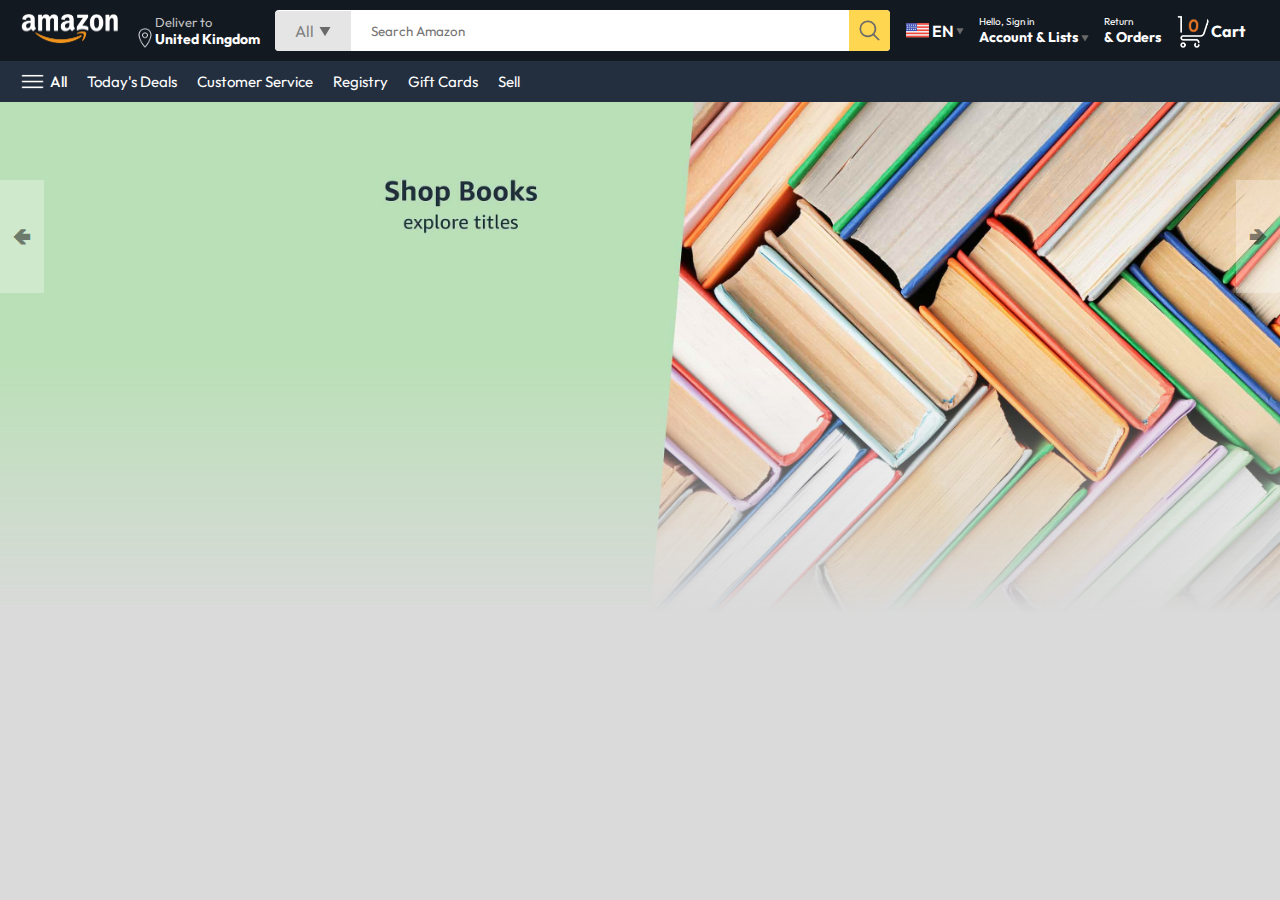
==== index.html @ cedd26bc "navigation-img-slider" ====
<!DOCTYPE html>
<html lang="en">
<head>
    <meta charset="UTF-8">
    <meta name="viewport" content="width=device-width, initial-scale=1.0">
    <title>Amazon Clone</title>
    <link rel="stylesheet" href="style.css">
</head>
<body>
    <nav>
        <a href="/">        <img src="./assets/amazon_logo.png" width="100" alt="">
        </a>
    <div class="nav-country">
        <img src="./assets/location_icon.png" height="20" alt="">
        <div>
            <p>Deliver to</p>
            <h1>United Kingdom</h1>
        </div>
    </div>

    <div class="nav-search">
        <div class="nav-search-category">
            <p>All</p>
            <img src="./assets/dropdown_icon.png" height="12" alt="">
        </div>

        <input type="text" class="nav-search-input" placeholder="Search Amazon">
        <img src="./assets/search_icon.png" alt="" class="nav-search-icon">
    </div>

    <div class="nav-language">
        <img src="./assets/us_flag.png" width="25px" alt="">
        <p>EN</p>
        <img src="./assets/dropdown_icon.png" width="8px" alt="">
    </div>

    <div class="nav-text">
        <p>Hello, Sign in</p>
        <h1>Account & Lists <img src="./assets/dropdown_icon.png" width="8px" alt=""></h1>
    </div>

    <div class="nav-text">
        <p>Return</p>
        <h1>& Orders</h1>
    </div>

    <a href="" class="nav-cart">
        <img src="./assets/cart_icon.png" width="35px" alt="">
        <h4>Cart</h4>
    </a>

</nav>


<div class="nav-bottom">
    <div>
        <img src="./assets/menu_icon.png" width="25px" alt="">
        <p>All</p>
    </div>
    <p>Today's Deals</p>
    <p>Customer Service</p>
    <p>Registry</p>
    <p>Gift Cards</p>
    <p>Sell</p>


</div>


<div class="header-slider">
    <a href="#" class="control-prev">&#129144</a>
    <a href="#" class="control-next">&#129146</a>

    <ul>
        <img src="./assets/header1.jpg" alt="" class="header-img">
        <img src="./assets/header2.jpg" alt="" class="header-img">
        <img src="./assets/header3.jpg" alt="" class="header-img">       
        <img src="./assets/header4.jpg" alt="" class="header-img">
        <img src="./assets/header5.jpg" alt="" class="header-img">
        <img src="./assets/header6.jpg" alt="" class="header-img">





    </ul>
</div>

    
<script src="script.js"></script>
</body>
</html>
---- style.css ----
@import url('https://fonts.googleapis.com/css2?family=Outfit:wght@100..900&display=swap');

*{
    padding: 0;
    margin: 0;
    box-sizing: border-box;
    font-family: Outfit;
}

body{
    background-color: #dadada;
}
a{
    text-decoration: none;
    color:inherit;
}
nav{
    display: flex;
    align-items: center;
    justify-content: space-between;
    background: #131921;
    padding: 10px 20px;
    color: #fff;
}

.nav-country{

    display: flex;
    align-items:end;
    margin-left: 15px;
    font-size: 13px;
    color: #c4c4c4;
}

.nav-country h1{
    color: #fff;
    font-size: 14px;
}

.nav-search{
    flex: 1;
    display: flex;
    align-items: center;
    background: #fff;
    color:grey;
    max-width: 1000px;
    border-radius: 4px;
    margin-left: 15px;
}

.nav-search-category{
    display: flex;
    align-items: center;
    padding: 10px 20px;
    gap:5px;
    background: #e5e5e5;
    border-radius: 4px 0 0 4px;
}

.nav-search-input{
    border: none;
    outline:none;
    padding-left: 20px;
    width:100%;
}

.nav-search-icon{
    max-width: 41px;
    padding: 8px;
    background: #ffd64f;
    border-radius: 0 4px 4px 0;
}

.nav-language{
    display: flex;
    align-items: center;
    gap:2px;
    font-weight: 600;
    margin-left: 15px;
}

.nav-text{
    margin-left: 15px;

}
.nav-text p{
    font-size: 10px;
}

.nav-text h1{
    font-size: 14px;
}

.nav-cart{
    display:flex;
    align-items: center;
    margin: 0px 15px;
}

.nav-bottom{
    display: flex;
    align-items: center;
    gap:20px;
    padding : 8px 20px;
    background: #232f3e;
    color:#fff;
    font-size: 15px;
}

.nav-bottom div{
    display: flex;
    align-items: center;
    gap: 5px;
    font-weight: 500;
}

.header-slider ul
{
  display: flex;
  overflow-y: hidden;

}

.header-img{
    max-width: 100%;
    mask-image: linear-gradient(to bottom, #000000 50%, transparent 100%);
}

.header-slider a{
    position: absolute;
    top: 20%;
    z-index: 1;
    padding: 5vh 1vw;
    background: #ffffff4f;
    color:#0000007b;
    text-decoration: none;
    font-weight: 600;
    font-size: 18px;
    cursor: pointer;
}

.control-next{
    right: 0;
}
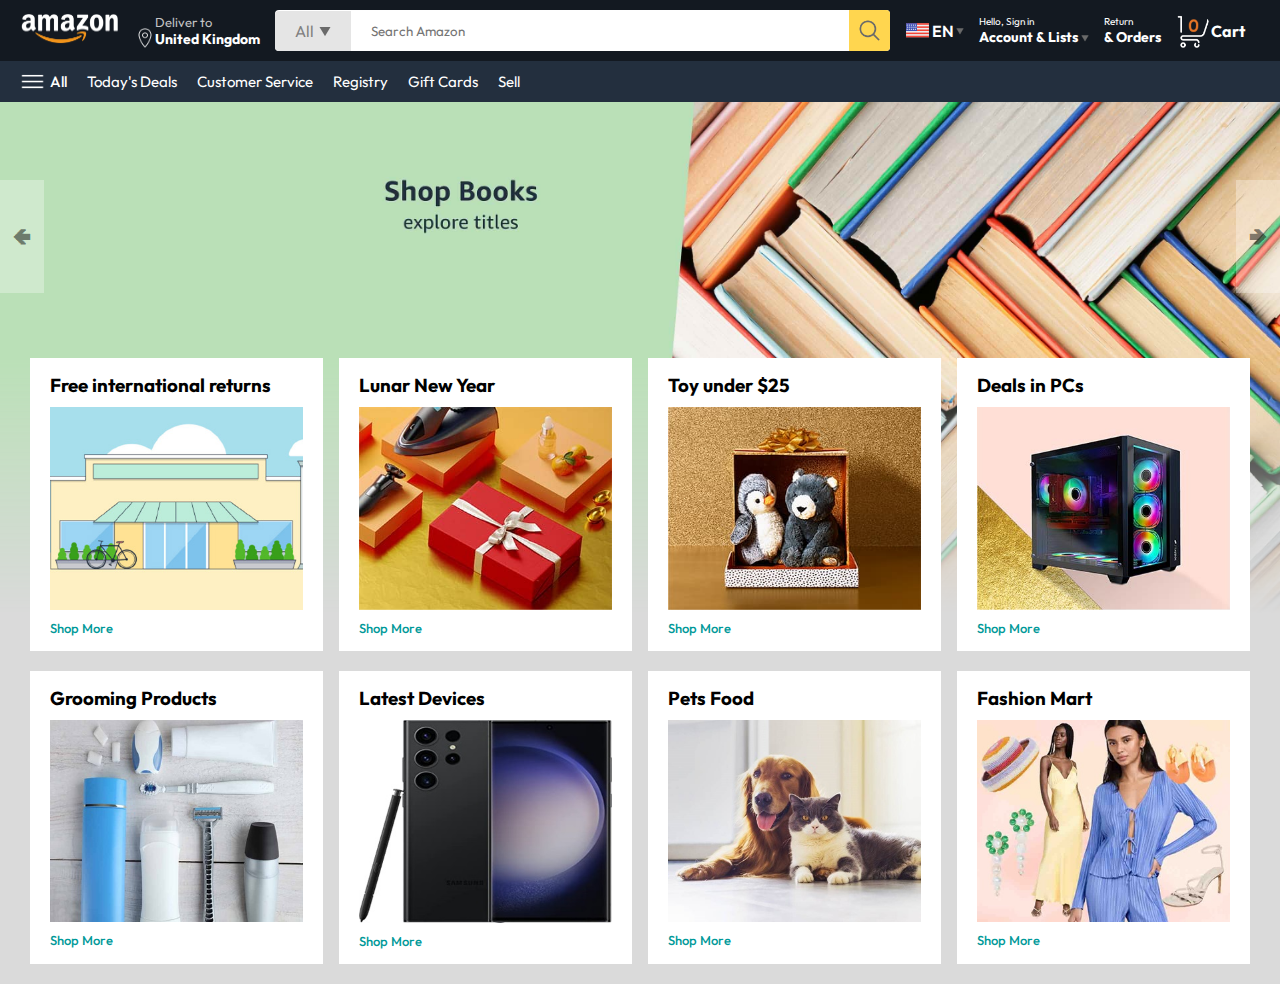
==== commit dcc79a6d: "cards-view" ====
--- a/index.html
+++ b/index.html
@@ -86,6 +86,52 @@
     </ul>
 </div>
 
+<div class="box-row header-box">
+    <div class="box-col">
+        <h3>Free international returns</h3>
+        <img src="./assets/box1-1.jpg" alt="">
+        <a href="/">Shop More</a>
+    </div>
+    <div class="box-col">
+        <h3>Lunar New Year</h3>
+        <img src="./assets/box1-2.jpg" alt="">
+        <a href="/">Shop More</a>
+    </div>
+    <div class="box-col">
+        <h3>Toy under $25</h3>
+        <img src="./assets/box1-3.jpg" alt="">
+        <a href="/">Shop More</a>
+    </div>
+    <div class="box-col">
+        <h3>Deals in PCs</h3>
+        <img src="./assets/box1-4.jpg" alt="">
+        <a href="/">Shop More</a>
+    </div>
+</div>
+
+
+<div class="box-row">
+    <div class="box-col">
+        <h3>Grooming Products</h3>
+        <img src="./assets/box2-1.jpg" alt="">
+        <a href="/">Shop More</a>
+    </div>
+    <div class="box-col">
+        <h3>Latest Devices</h3>
+        <img src="./assets/box2-2.jpg" alt="">
+        <a href="/">Shop More</a>
+    </div>
+    <div class="box-col">
+        <h3>Pets Food</h3>
+        <img src="./assets/box2-3.jpg" alt="">
+        <a href="/">Shop More</a>
+    </div>
+    <div class="box-col">
+        <h3>Fashion Mart</h3>
+        <img src="./assets/box2-4.jpg" alt="">
+        <a href="/">Shop More</a>
+    </div>
+</div>
     
 <script src="script.js"></script>
 </body>
--- a/style.css
+++ b/style.css
@@ -141,4 +141,34 @@
 
 .control-next{
     right: 0;
+}
+
+
+.box-row{
+    display: flex;
+    flex-wrap: wrap;
+    row-gap: 20px;
+    justify-content: space-between;
+    margin: 20px 30px;
+}
+
+.box-col{
+    display: flex;
+    flex-direction: column ;
+    gap:10px;
+    padding: 15px 20px;
+    background: #fff;
+    max-width: 24%;
+    min-width: 200px;
+    z-index: 1;
+}
+
+.box-col a{
+    font-size: 13px;
+    color:#009999;
+    font-weight:500;
+}
+
+.header-box{
+    margin-top: -20vw;
 }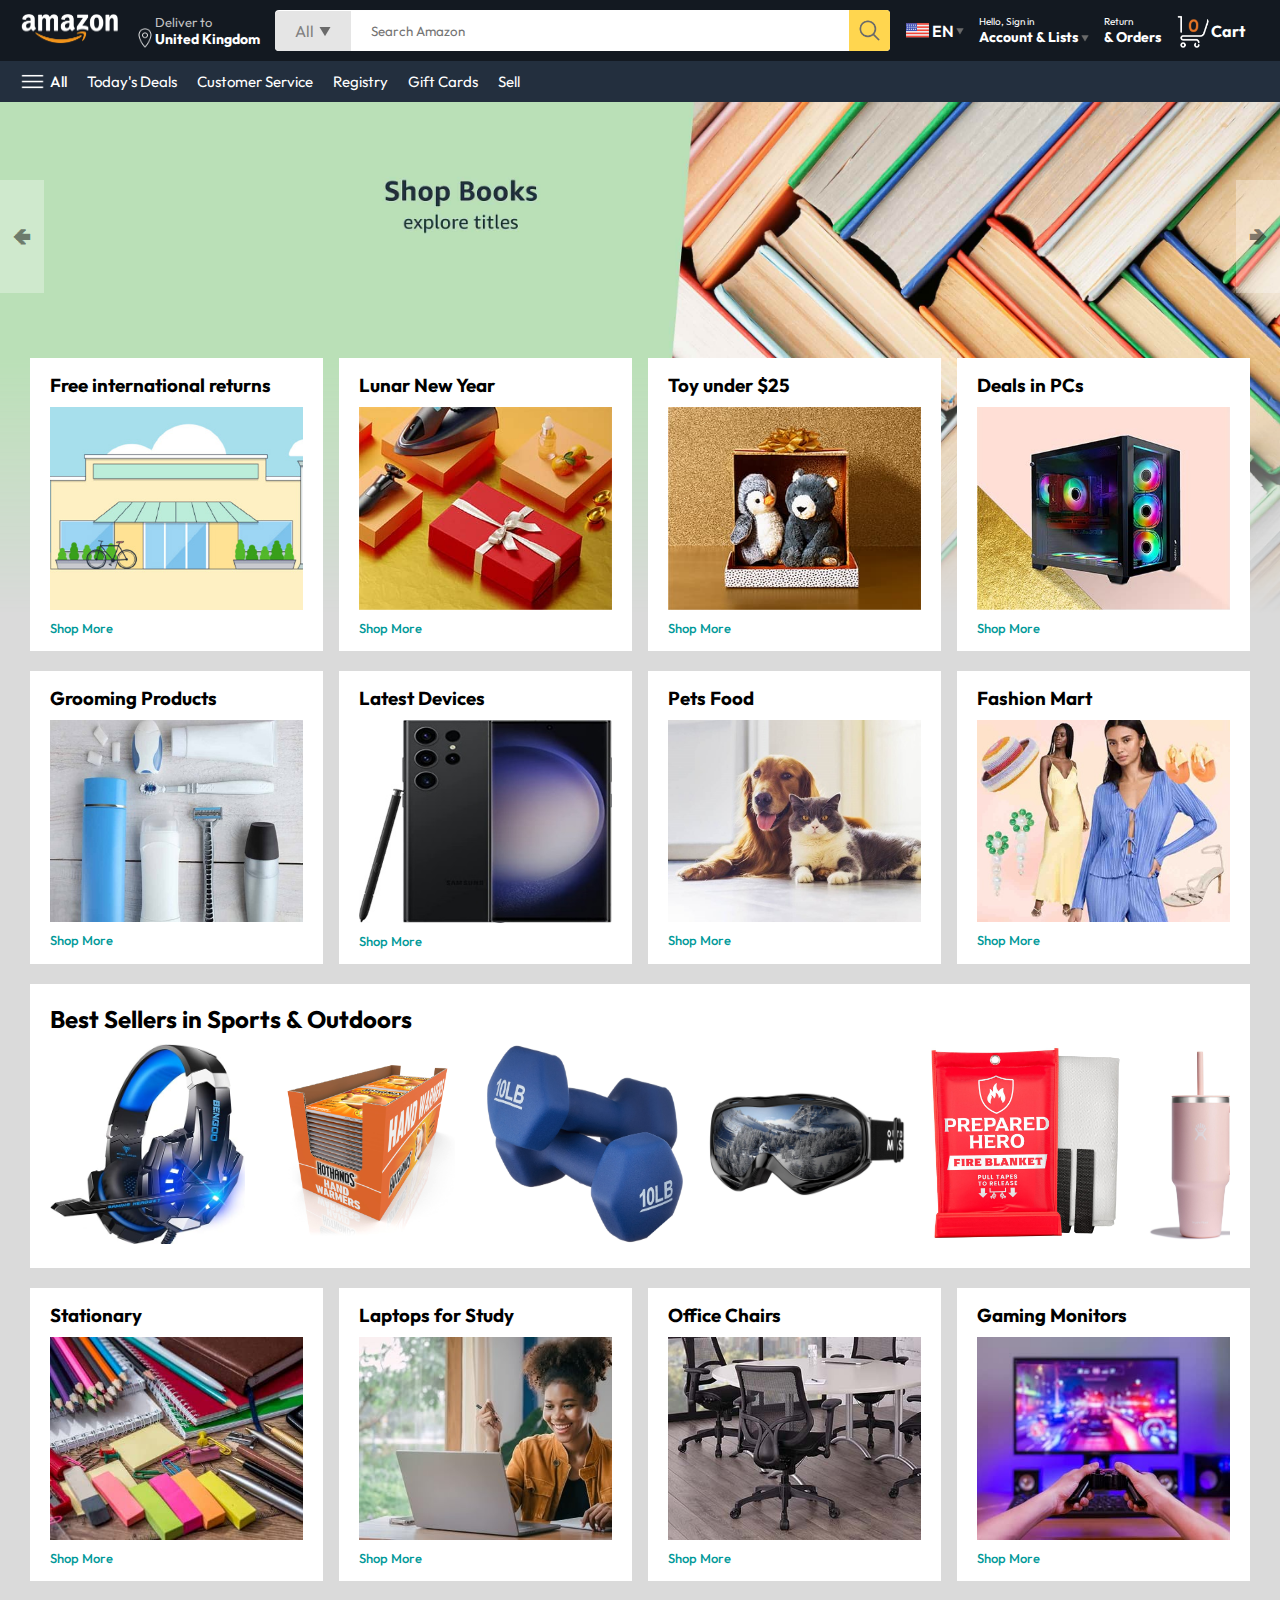
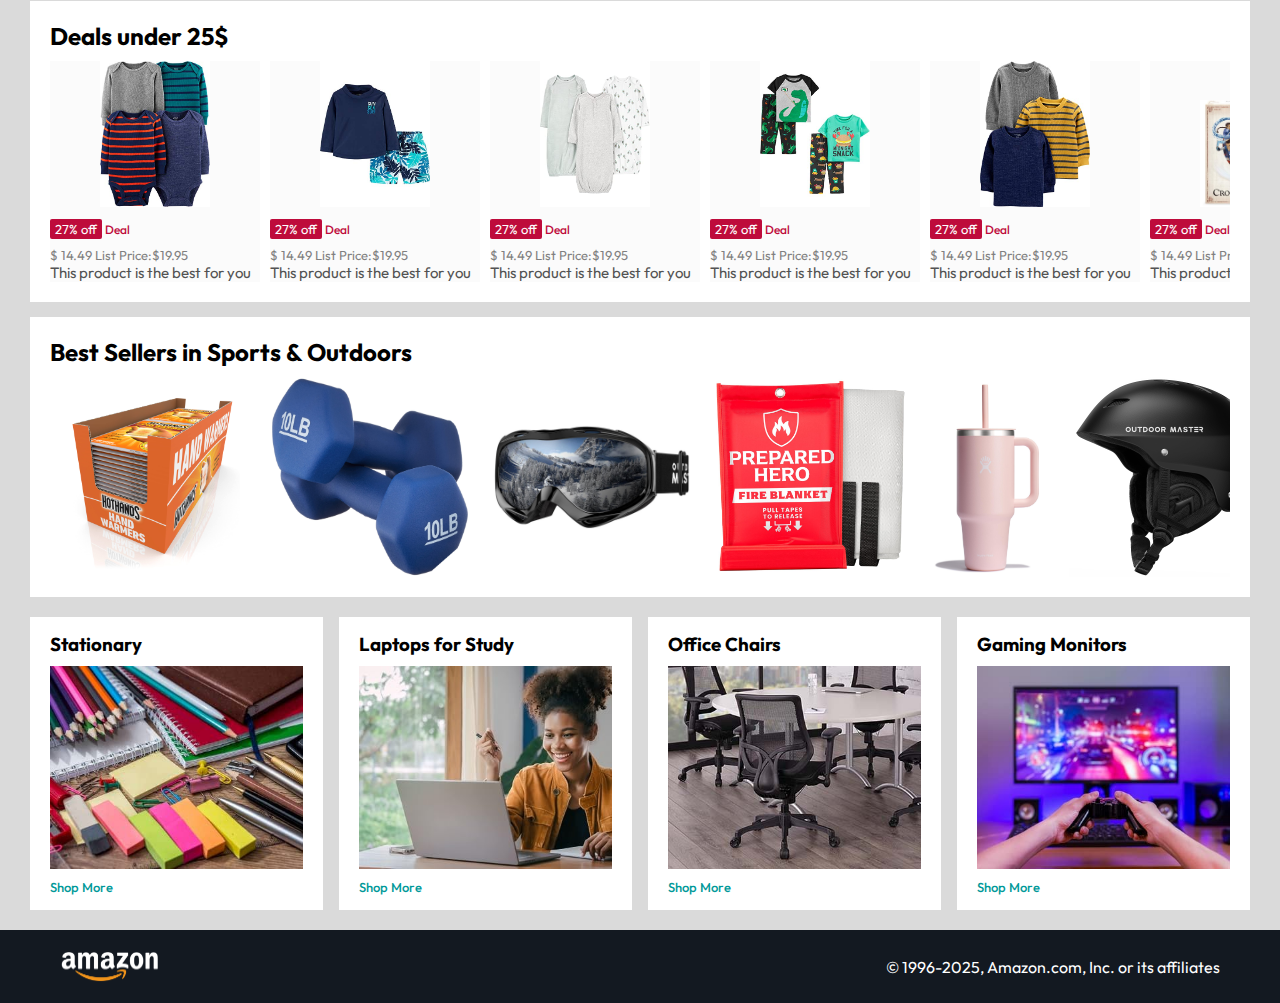
==== commit 051854f3: "product-slider product-cards" ====
--- a/index.html
+++ b/index.html
@@ -132,6 +132,228 @@
         <a href="/">Shop More</a>
     </div>
 </div>
+
+
+
+<div class="product-slider">
+    <h2>Best Sellers in Sports & Outdoors</h2>
+    <div class="products">
+        <a href="/product.html"><img src="./assets/product_img.jpg" alt="">
+        </a>
+        <img src="./assets/product1-1.jpg" alt="">
+        <img src="./assets/product1-2.jpg" alt="">
+        <img src="./assets/product1-3.jpg" alt="">
+        <img src="./assets/product1-4.jpg" alt="">
+        <img src="./assets/product1-5.jpg" alt="">
+        <img src="./assets/product1-6.jpg" alt="">
+        <img src="./assets/product1-7.jpg" alt="">
+        <img src="./assets/product1-8.jpg" alt="">
+        <img src="./assets/product1-9.jpg" alt="">
+        <img src="./assets/product1-10.jpg" alt="">
+
+    </div>
+</div>
+
+
+<div class="box-row">
+    <div class="box-col">
+        <h3>Stationary</h3>
+        <img src="./assets/box3-1.jpg" alt="">
+        <a href="/">Shop More</a>
+    </div>
+    <div class="box-col">
+        <h3>Laptops for Study</h3>
+        <img src="./assets/box3-2.jpg" alt="">
+        <a href="/">Shop More</a>
+    </div>
+    <div class="box-col">
+        <h3>Office Chairs</h3>
+        <img src="./assets/box3-3.jpg" alt="">
+        <a href="/">Shop More</a>
+    </div>
+    <div class="box-col">
+        <h3>Gaming Monitors</h3>
+        <img src="./assets/box3-4.jpg" alt="">
+        <a href="/">Shop More</a>
+    </div>
+</div>
+
+
+<div class="product-slider-with-price">
+    <h2>Deals under 25$</h2>
+
+    <div class="products">
+        <div class="product-card">
+            <div class="product-img-container">
+                <img src="./assets/product2-1.jpg" alt="">
+            </div>
+            <div class="product-offer">
+                <p>27% off</p> <span>Deal</span>
+            </div>
+            <p class="product-price">$ <span>14.49</span> List Price:$19.95</p>
+            <h4> This product is the best for you</h4>
+        </div>
+
+        <div class="product-card">
+            <div class="product-img-container">
+                <img src="./assets/product2-2.jpg" alt="">
+            </div>
+            <div class="product-offer">
+                <p>27% off</p> <span>Deal</span>
+            </div>
+            <p class="product-price">$ <span>14.49</span> List Price:$19.95</p>
+            <h4> This product is the best for you</h4>
+        </div>
+
+        <div class="product-card">
+            <div class="product-img-container">
+                <img src="./assets/product2-3.jpg" alt="">
+            </div>
+            <div class="product-offer">
+                <p>27% off</p> <span>Deal</span>
+            </div>
+            <p class="product-price">$ <span>14.49</span> List Price:$19.95</p>
+            <h4> This product is the best for you</h4>
+        </div>
+
+        <div class="product-card">
+            <div class="product-img-container">
+                <img src="./assets/product2-4.jpg" alt="">
+            </div>
+            <div class="product-offer">
+                <p>27% off</p> <span>Deal</span>
+            </div>
+            <p class="product-price">$ <span>14.49</span> List Price:$19.95</p>
+            <h4> This product is the best for you</h4>
+        </div>
+
+        <div class="product-card">
+            <div class="product-img-container">
+                <img src="./assets/product2-5.jpg" alt="">
+            </div>
+            <div class="product-offer">
+                <p>27% off</p> <span>Deal</span>
+            </div>
+            <p class="product-price">$ <span>14.49</span> List Price:$19.95</p>
+            <h4> This product is the best for you</h4>
+        </div>
+
+        <div class="product-card">
+            <div class="product-img-container">
+                <img src="./assets/product2-6.jpg" alt="">
+            </div>
+            <div class="product-offer">
+                <p>27% off</p> <span>Deal</span>
+            </div>
+            <p class="product-price">$ <span>14.49</span> List Price:$19.95</p>
+            <h4> This product is the best for you</h4>
+        </div>
+
+        <div class="product-card">
+            <div class="product-img-container">
+                <img src="./assets/product2-7.jpg" alt="">
+            </div>
+            <div class="product-offer">
+                <p>27% off</p> <span>Deal</span>
+            </div>
+            <p class="product-price">$ <span>14.49</span> List Price:$19.95</p>
+            <h4> This product is the best for you</h4>
+        </div>
+
+        <div class="product-card">
+            <div class="product-img-container">
+                <img src="./assets/product2-8.jpg" alt="">
+            </div>
+            <div class="product-offer">
+                <p>27% off</p> <span>Deal</span>
+            </div>
+            <p class="product-price">$ <span>14.49</span> List Price:$19.95</p>
+            <h4> This product is the best for you</h4>
+        </div>
+
+        <div class="product-card">
+            <div class="product-img-container">
+                <img src="./assets/product2-9.jpg" alt="">
+            </div>
+            <div class="product-offer">
+                <p>27% off</p> <span>Deal</span>
+            </div>
+            <p class="product-price">$ <span>14.49</span> List Price:$19.95</p>
+            <h4> This product is the best for you</h4>
+        </div>
+
+        <div class="product-card">
+            <div class="product-img-container">
+                <img src="./assets/product2-10.jpg" alt="">
+            </div>
+            <div class="product-offer">
+                <p>27% off</p> <span>Deal</span>
+            </div>
+            <p class="product-price">$ <span>14.49</span> List Price:$19.95</p>
+            <h4> This product is the best for you</h4>
+        </div>
+
+        <div class="product-card">
+            <div class="product-img-container">
+                <img src="./assets/product2-11.jpg" alt="">
+            </div>
+            <div class="product-offer">
+                <p>27% off</p> <span>Deal</span>
+            </div>
+            <p class="product-price">$ <span>14.49</span> List Price:$19.95</p>
+            <h4> This product is the best for you</h4>
+        </div>
+    </div>
+</div>
+
+
+<div class="product-slider">
+    <h2>Best Sellers in Sports & Outdoors</h2>
+    <div class="products">
+        <img src="./assets/product1-1.jpg" alt="">
+        <img src="./assets/product1-2.jpg" alt="">
+        <img src="./assets/product1-3.jpg" alt="">
+        <img src="./assets/product1-4.jpg" alt="">
+        <img src="./assets/product1-5.jpg" alt="">
+        <img src="./assets/product1-6.jpg" alt="">
+        <img src="./assets/product1-7.jpg" alt="">
+        <img src="./assets/product1-8.jpg" alt="">
+        <img src="./assets/product1-9.jpg" alt="">
+        <img src="./assets/product1-10.jpg" alt="">
+
+    </div>
+</div>
+
+<div class="box-row">
+    <div class="box-col">
+        <h3>Stationary</h3>
+        <img src="./assets/box3-1.jpg" alt="">
+        <a href="/">Shop More</a>
+    </div>
+    <div class="box-col">
+        <h3>Laptops for Study</h3>
+        <img src="./assets/box3-2.jpg" alt="">
+        <a href="/">Shop More</a>
+    </div>
+    <div class="box-col">
+        <h3>Office Chairs</h3>
+        <img src="./assets/box3-3.jpg" alt="">
+        <a href="/">Shop More</a>
+    </div>
+    <div class="box-col">
+        <h3>Gaming Monitors</h3>
+        <img src="./assets/box3-4.jpg" alt="">
+        <a href="/">Shop More</a>
+    </div>
+</div>
+
+
+<footer>
+    <img src="./assets/amazon_logo.png" width="100" alt="">
+    <p>© 1996-2025, Amazon.com, Inc. or its affiliates</p>
+</footer>
+
+
     
 <script src="script.js"></script>
 </body>
--- a/style.css
+++ b/style.css
@@ -171,4 +171,104 @@
 
 .header-box{
     margin-top: -20vw;
-}+}
+
+.product-slider{
+    background: #fff;
+    margin: 0 30px;
+    padding:20px;
+    margin-bottom: 15px;
+}
+
+.product-slider .products{
+    display: flex;
+    overflow-x: auto;
+    gap: 20px;
+    margin-top: 10px;
+}
+
+.product-slider .products img{
+    max-width: 200px;
+    max-height: 200px;
+}
+
+.product-slider .products::-webkit-scrollbar{
+
+    display: none;
+
+
+}
+
+.product-slider-with-price{
+    background: #fff;
+    margin: 0 30px;
+    padding: 20px;
+    margin-bottom: 15px;
+}
+
+.product-slider-with-price  .products{
+    display: flex;
+    overflow-x: auto;
+    gap: 10px;
+    margin-top: 10px;
+
+
+
+}
+
+.product-slider-with-price  .products::-webkit-scrollbar{
+
+    display: none;
+}
+
+.product-card{
+    display: flex;
+    flex-direction: column;
+    justify-content: end;
+    min-width: 210px;
+    background: #fbfbfb;
+}
+ 
+.product-card img{
+
+width:110px;
+margin:0 50px;
+}
+
+.product-offer p{
+    background: #be0b3b;
+    color:#fff;
+    display: inline-block;
+    padding: 2px 5px;
+    border-radius: 2px;
+    margin: 8px 0;
+    font-size: 13px;
+}
+
+.product-offer span{
+    color:#be0b3b;
+    font-weight: 500;
+    font-size: 12px;
+}
+
+.product-price{
+    color:grey;
+    font-size: 13px;
+    
+}
+
+.product-card h4{
+    color: #525252;
+    font-size:15px;
+    font-weight: 400;
+}
+
+footer{
+    display: flex;
+    justify-content: space-between;
+    align-items: center;
+    color: white;
+    background:#131921;
+    padding: 20px 60px;
+}
+
